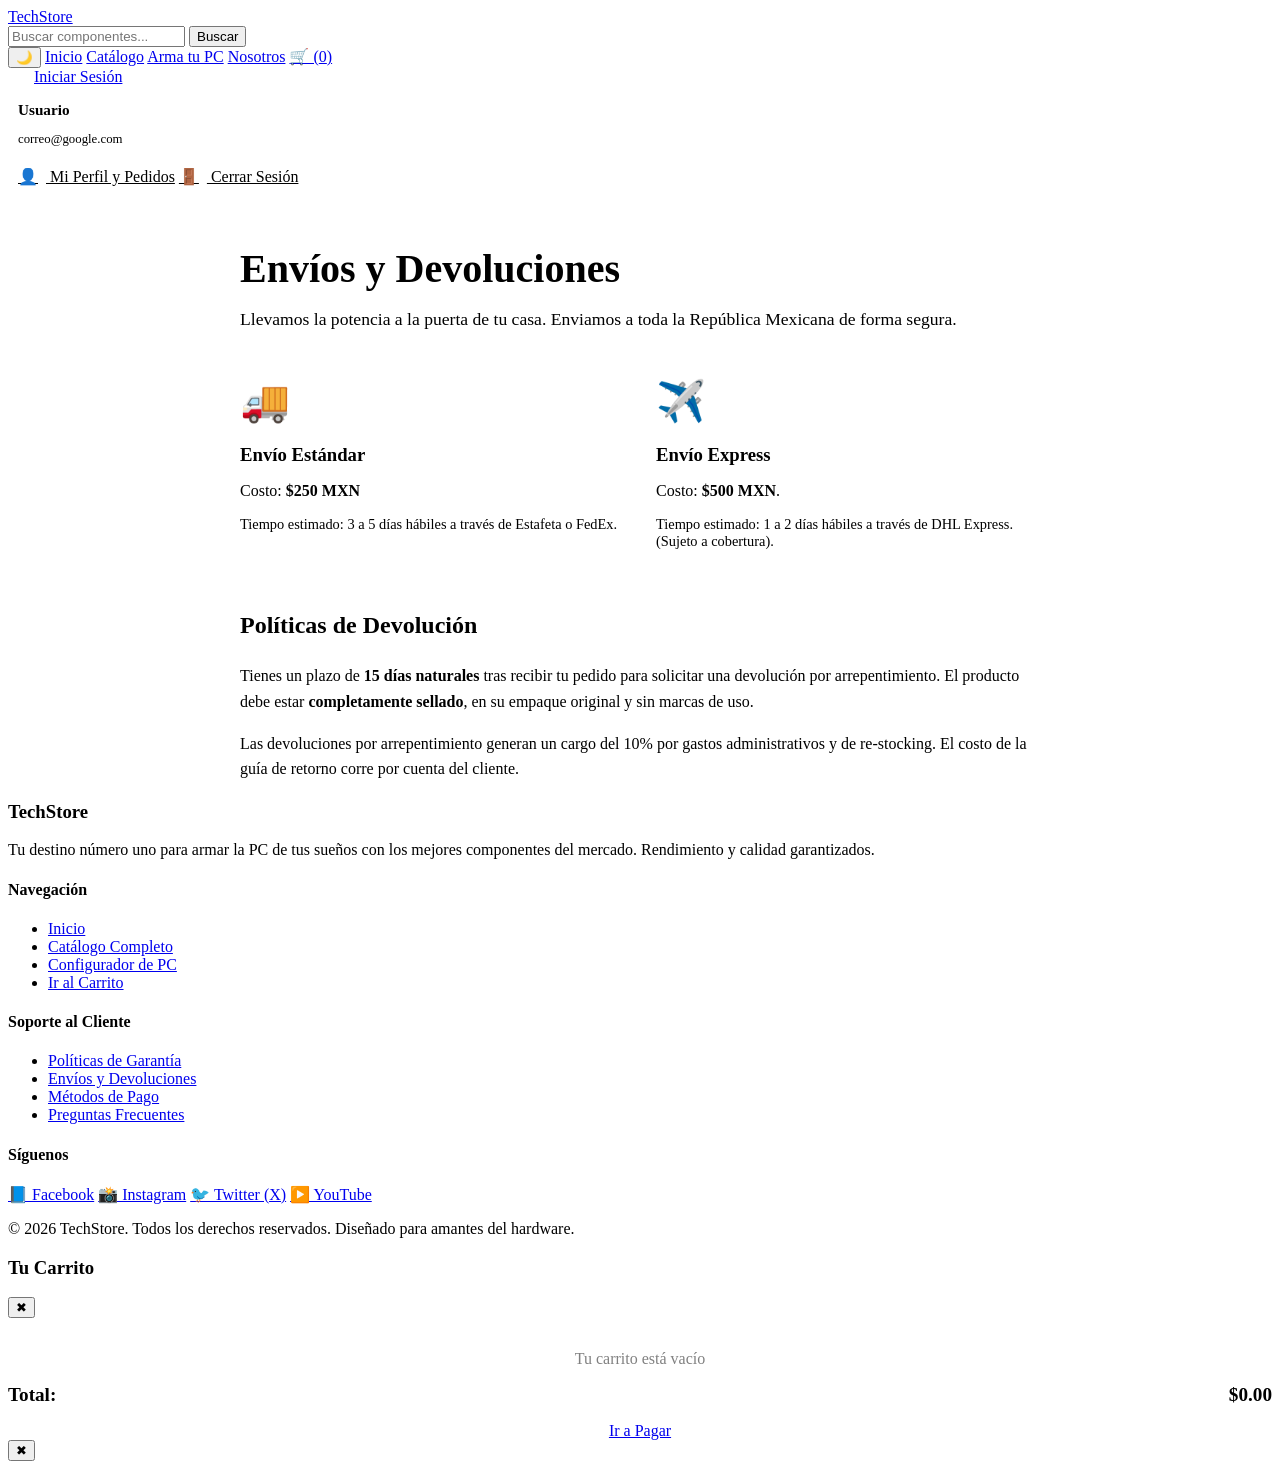
==== envios.html @ 3c834fb3 "Add files via upload" ====
<!doctype html>
<html lang="es" data-theme="light">
  <head>
    <meta charset="UTF-8" />
    <meta name="viewport" content="width=device-width, initial-scale=1.0" />
    <title>TechStore | Envíos y Devoluciones</title>
    <link rel="stylesheet" href="CSS/style.css" />
  </head>
  <body>
    <header class="main-header">
      <div class="logo"><a href="index.html">TechStore</a></div>
      <div class="search-bar">
        <input type="text" placeholder="Buscar componentes..." />
        <button>Buscar</button>
      </div>
      <nav class="user-actions">
        <button id="themeToggle" class="theme-btn" title="Cambiar tema">
          🌙
        </button>
        <a href="index.html">Inicio</a>
        <a href="catalogo.html">Catálogo</a>
        <a href="armatupc.html">Arma tu PC</a>
        <a href="nosotros.html">Nosotros</a>
        <a href="#" id="abrirCarrito">🛒 (<span id="cartCount">0</span>)</a>

        <div
          id="user-menu-container"
          style="position: relative; margin-left: 10px"
        >
          <a
            href="login.html"
            id="btn-login-header"
            class="btn-secondary"
            style="padding: 0.4rem 1rem"
            >Iniciar Sesión</a
          >

          <div
            id="user-profile-btn"
            style="
              display: none;
              cursor: pointer;
              align-items: center;
              gap: 8px;
              transition: transform 0.3s ease;
            "
          >
            <img
              id="user-avatar"
              src=""
              alt="Avatar"
              style="
                width: 38px;
                height: 38px;
                border-radius: 50%;
                border: 2px solid var(--primary-color);
                object-fit: cover;
                box-shadow: var(--shadow-sm);
              "
            />
          </div>

          <div id="user-dropdown" class="dropdown-menu">
            <p
              id="user-name-display"
              style="
                font-weight: 700;
                font-size: 0.95rem;
                margin-bottom: 5px;
                color: var(--text-main);
                white-space: nowrap;
                overflow: hidden;
                text-overflow: ellipsis;
                max-width: 150px;
              "
            >
              Usuario
            </p>
            <p
              id="user-email-display"
              style="
                font-size: 0.8rem;
                color: var(--text-muted);
                margin-bottom: 10px;
                white-space: nowrap;
                overflow: hidden;
                text-overflow: ellipsis;
                max-width: 150px;
              "
            >
              correo@google.com
            </p>
            <hr
              style="
                border: none;
                border-top: 1px solid var(--border-color);
                margin: 10px 0;
              "
            />
            <a
              href="perfil.html"
              style="color: var(--text-main); padding: 8px 0; width: 100%"
              ><span style="margin-right: 8px">👤</span> Mi Perfil y Pedidos</a
            >
            <a
              href="#"
              id="btn-logout"
              style="color: var(--danger-color); padding: 8px 0; width: 100%"
              ><span style="margin-right: 8px">🚪</span> Cerrar Sesión</a
            >
          </div>
        </div>
      </nav>
    </header>

    <main>
      <div
        class="fade-in"
        style="max-width: 800px; margin: 0 auto; padding-top: 2rem"
      >
        <h1
          style="
            font-size: 2.5rem;
            margin-bottom: 1rem;
            color: var(--primary-color);
          "
        >
          Envíos y Devoluciones
        </h1>
        <p
          style="
            color: var(--text-muted);
            font-size: 1.1rem;
            margin-bottom: 3rem;
          "
        >
          Llevamos la potencia a la puerta de tu casa. Enviamos a toda la
          República Mexicana de forma segura.
        </p>

        <div
          style="
            display: grid;
            grid-template-columns: repeat(auto-fit, minmax(300px, 1fr));
            gap: 2rem;
            margin-bottom: 3rem;
          "
        >
          <div class="card">
            <div style="font-size: 2.5rem; margin-bottom: 1rem">🚚</div>
            <h3 style="margin-bottom: 0.5rem">Envío Estándar</h3>
            <p style="color: var(--text-muted); margin-bottom: 1rem">
              Costo: <strong>$250 MXN</strong>
            </p>
            <p style="color: var(--text-muted); font-size: 0.9rem">
              Tiempo estimado: 3 a 5 días hábiles a través de Estafeta o FedEx.
            </p>
          </div>
          <div class="card">
            <div style="font-size: 2.5rem; margin-bottom: 1rem">✈️</div>
            <h3 style="margin-bottom: 0.5rem">Envío Express</h3>
            <p style="color: var(--text-muted); margin-bottom: 1rem">
              Costo: <strong>$500 MXN</strong>.
            </p>
            <p style="color: var(--text-muted); font-size: 0.9rem">
              Tiempo estimado: 1 a 2 días hábiles a través de DHL Express.
              (Sujeto a cobertura).
            </p>
          </div>
        </div>

        <h2 style="margin-bottom: 1.5rem">Políticas de Devolución</h2>
        <div class="card">
          <p
            style="
              color: var(--text-muted);
              line-height: 1.6;
              margin-bottom: 1rem;
            "
          >
            Tienes un plazo de <strong>15 días naturales</strong> tras recibir
            tu pedido para solicitar una devolución por arrepentimiento. El
            producto debe estar <strong>completamente sellado</strong>, en su
            empaque original y sin marcas de uso.
          </p>
          <p style="color: var(--text-muted); line-height: 1.6">
            Las devoluciones por arrepentimiento generan un cargo del 10% por
            gastos administrativos y de re-stocking. El costo de la guía de
            retorno corre por cuenta del cliente.
          </p>
        </div>
      </div>
    </main>

    <footer class="main-footer">
      <div class="footer-container">
        <div class="footer-column">
          <h3>TechStore</h3>
          <p>
            Tu destino número uno para armar la PC de tus sueños con los mejores
            componentes del mercado. Rendimiento y calidad garantizados.
          </p>
        </div>
        <div class="footer-column">
          <h4>Navegación</h4>
          <ul>
            <li><a href="index.html">Inicio</a></li>
            <li><a href="catalogo.html">Catálogo Completo</a></li>
            <li><a href="armatupc.html">Configurador de PC</a></li>
            <li><a href="checkout.html">Ir al Carrito</a></li>
          </ul>
        </div>
        <div class="footer-column">
          <h4>Soporte al Cliente</h4>
          <ul>
            <li><a href="garantia.html">Políticas de Garantía</a></li>
            <li><a href="envios.html">Envíos y Devoluciones</a></li>
            <li><a href="pagos.html">Métodos de Pago</a></li>
            <li><a href="faq.html">Preguntas Frecuentes</a></li>
          </ul>
        </div>
        <div class="footer-column">
          <h4>Síguenos</h4>
          <div class="social-links">
            <a href="#">📘 Facebook</a>
            <a href="#">📸 Instagram</a>
            <a href="#">🐦 Twitter (X)</a>
            <a href="#">▶️ YouTube</a>
          </div>
        </div>
      </div>
      <div class="footer-bottom">
        <p>
          &copy; 2026 TechStore. Todos los derechos reservados. Diseñado para
          amantes del hardware.
        </p>
      </div>
    </footer>

    <div id="fondoOscuro" class="overlay"></div>
    <div id="carritoLateral" class="cart-drawer">
      <div class="drawer-header">
        <h3>Tu Carrito</h3>
        <button id="cerrarCarrito" class="btn-cerrar">✖</button>
      </div>
      <div id="listaCarritoLateral" class="drawer-items"></div>
      <div class="drawer-footer">
        <div
          style="
            display: flex;
            justify-content: space-between;
            font-weight: bold;
            font-size: 1.2rem;
            margin-bottom: 1rem;
          "
        >
          <span>Total:</span><span id="totalCarritoLateral">$0.00</span>
        </div>
        <a
          href="checkout.html"
          class="btn-primary"
          style="display: block; text-align: center"
          >Ir a Pagar</a
        >
      </div>
    </div>

    <div id="modalVistaRapida" class="modal">
      <div class="modal-content">
        <button id="cerrarModal" class="btn-cerrar">✖</button>
        <div
          id="contenidoModal"
          style="display: flex; gap: 2rem; flex-wrap: wrap"
        ></div>
      </div>
    </div>

    <script src="JavaScript/productos.js"></script>
    <script src="JavaScript/main.js"></script>
    <script src="https://www.gstatic.com/firebasejs/9.6.1/firebase-app-compat.js"></script>
    <script src="https://www.gstatic.com/firebasejs/9.6.1/firebase-auth-compat.js"></script>
    <script src="JavaScript/auth.js"></script>
  </body>
</html>
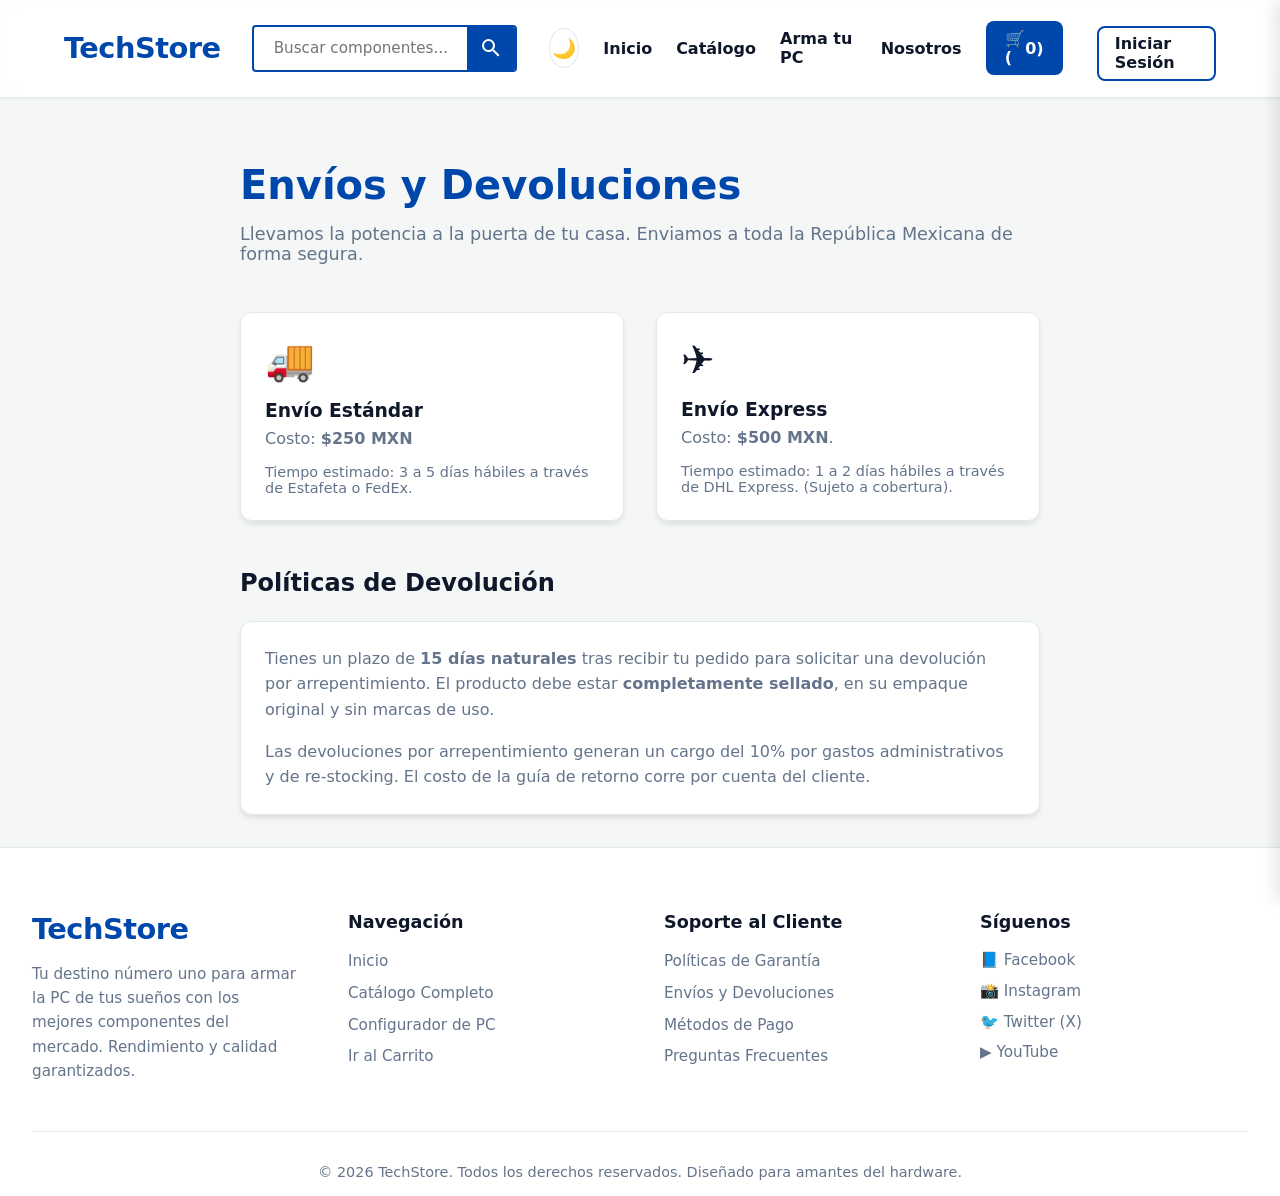
==== commit 50367f64: "Update envios.html" ====
--- a/envios.html
+++ b/envios.html
@@ -4,7 +4,7 @@
     <meta charset="UTF-8" />
     <meta name="viewport" content="width=device-width, initial-scale=1.0" />
     <title>TechStore | Envíos y Devoluciones</title>
-    <link rel="stylesheet" href="CSS/style.css" />
+    <link rel="stylesheet" href="css/style.css" />
   </head>
   <body>
     <header class="main-header">
--- a/css/style.css
+++ b/css/style.css
@@ -0,0 +1,884 @@
+/* ==========================================================================
+   1. VARIABLES DE TEMA (CLARO Y OSCURO)
+   ========================================================================== */
+:root {
+  --primary-color: #0047ab;
+  --primary-hover: #003580;
+  --bg-color: #f4f7f6;
+  --card-bg: #ffffff;
+  --text-main: #0f172a;
+  --text-muted: #64748b;
+  --border-color: #e2e8f0;
+  --header-bg: rgba(255, 255, 255, 0.9);
+  --radius: 12px;
+  --shadow-sm: 0 1px 3px rgba(0, 0, 0, 0.05);
+  --shadow-md: 0 4px 6px -1px rgba(0, 0, 0, 0.1);
+  --shadow-hover: 0 10px 20px -5px rgba(0, 0, 0, 0.15);
+  --danger-color: #ef4444;
+  --success-color: #10b981;
+  --transition-speed: 0.3s;
+}
+
+[data-theme="dark"] {
+  --bg-color: #0b1121;
+  --card-bg: #1e293b;
+  --text-main: #f8fafc;
+  --text-muted: #94a3b8;
+  --border-color: #334155;
+  --header-bg: rgba(30, 41, 59, 0.9);
+  --shadow-md: 0 4px 6px -1px rgba(0, 0, 0, 0.4);
+  --shadow-hover: 0 10px 25px -5px rgba(0, 0, 0, 0.7);
+  --primary-color: #3b82f6;
+  --primary-hover: #60a5fa;
+}
+
+/* ==========================================================================
+   2. RESET Y TIPOGRAFÍA GENERAL
+   ========================================================================== */
+* {
+  margin: 0;
+  padding: 0;
+  box-sizing: border-box;
+  font-family: "Segoe UI", system-ui, sans-serif;
+  transition:
+    background-color var(--transition-speed),
+    border-color var(--transition-speed);
+}
+body {
+  background-color: var(--bg-color);
+  color: var(--text-main);
+  display: flex;
+  flex-direction: column;
+  min-height: 100vh;
+  overflow-y: scroll;
+  overflow-x: hidden;
+}
+main {
+  flex-grow: 1;
+  padding: 2rem;
+  max-width: 1280px;
+  margin: 0 auto;
+  width: 100%;
+}
+a {
+  color: var(--primary-color);
+  text-decoration: none;
+  transition: color 0.2s;
+}
+a:hover {
+  color: var(--primary-hover);
+}
+
+/* ==========================================================================
+   3. HEADER, NAVEGACIÓN Y BARRA DE BÚSQUEDA
+   ========================================================================== */
+.main-header {
+  display: flex;
+  justify-content: space-between;
+  align-items: center;
+  padding: 1rem 5%;
+  background-color: var(--header-bg);
+  border-bottom: 1px solid var(--border-color);
+  position: sticky;
+  top: 0;
+  z-index: 100;
+  backdrop-filter: blur(10px);
+  -webkit-backdrop-filter: blur(10px);
+  box-shadow: var(--shadow-sm);
+}
+.logo a {
+  font-size: 1.8rem;
+  font-weight: 800;
+  letter-spacing: -0.5px;
+}
+
+.search-bar {
+  display: flex;
+  flex-grow: 1;
+  max-width: 500px;
+  margin: 0 2rem;
+  border-radius: 4px;
+  background: var(--card-bg);
+  border: 2px solid var(--primary-color);
+  overflow: hidden;
+  transition: all 0.3s ease;
+}
+.search-bar:focus-within {
+  box-shadow: 0 0 0 4px rgba(59, 130, 246, 0.2);
+}
+.search-bar input,
+.search-bar input[type="text"] {
+  width: 100%;
+  padding: 0.8rem 1.2rem !important;
+  border: none !important;
+  background: transparent !important;
+  color: var(--text-main);
+  outline: none !important;
+  font-size: 0.95rem;
+  margin: 0 !important;
+  box-shadow: none !important;
+}
+.search-bar button {
+  width: 60px;
+  padding: 0;
+  background-color: var(--primary-color);
+  border: none;
+  cursor: pointer;
+  transition: background-color 0.2s;
+  color: transparent;
+  background-image: url("data:image/svg+xml,%3Csvg xmlns='http://www.w3.org/2000/svg' viewBox='0 0 24 24' fill='white'%3E%3Cpath d='M15.5 14h-.79l-.28-.27A6.471 6.471 0 0 0 16 9.5 6.5 6.5 0 1 0 9.5 16c1.61 0 3.09-.59 4.23-1.57l.27.28v.79l5 4.99L20.49 19l-4.99-5zm-6 0C7.01 14 5 11.99 5 9.5S7.01 5 9.5 5 14 7.01 14 9.5 11.99 14 9.5 14z'/%3E%3C/svg%3E");
+  background-repeat: no-repeat;
+  background-position: center;
+  background-size: 24px;
+}
+.search-bar button:hover {
+  background-color: var(--primary-hover);
+}
+
+.user-actions {
+  display: flex;
+  align-items: center;
+  gap: 1.5rem;
+}
+/* 1. Enlaces normales: Solo cambia el color de la letra y saltan un poquito */
+.user-actions a {
+  color: var(--text-main);
+  font-weight: 600;
+  display: flex;
+  align-items: center;
+  transition:
+    color 0.3s ease,
+    transform 0.3s ease;
+}
+
+.user-actions a:hover {
+  color: var(--primary-color); /* La letra se pinta de azul */
+  transform: translateY(-2px);
+}
+
+/* 2. El botón del Carrito: Fondo azul y letra blanca para que destaque */
+.user-actions a#abrirCarrito {
+  background-color: var(--primary-color);
+  color: #ffffff !important; /* Letra blanca forzada */
+  padding: 0.5rem 1.2rem;
+  border-radius: 8px;
+  box-shadow: var(--shadow-sm);
+}
+
+.user-actions a#abrirCarrito:hover {
+  background-color: var(--primary-hover);
+  transform: translateY(-3px);
+  box-shadow: 0 4px 10px rgba(0, 0, 0, 0.15);
+}
+.theme-btn {
+  background-color: var(--card-bg);
+  border: 1px solid var(--border-color);
+  color: var(--text-main);
+  width: 40px;
+  height: 40px;
+  border-radius: 50%;
+  display: flex;
+  align-items: center;
+  justify-content: center;
+  cursor: pointer;
+  font-size: 1.2rem;
+  padding: 0;
+  transition:
+    transform 0.3s ease,
+    border-color 0.3s ease,
+    background-color 0.3s ease;
+}
+.theme-btn:hover {
+  transform: rotate(15deg) scale(1.1);
+  border-color: var(--primary-color);
+}
+
+/* ==========================================================================
+   4. TARJETAS Y BOTONES
+   ========================================================================== */
+.card {
+  background-color: var(--card-bg);
+  border: 1px solid var(--border-color);
+  border-radius: var(--radius);
+  padding: 1.5rem;
+  box-shadow: var(--shadow-md);
+  display: flex;
+  flex-direction: column;
+  transition:
+    transform var(--transition-speed) ease,
+    box-shadow var(--transition-speed) ease;
+}
+.card:hover {
+  transform: translateY(-6px);
+  box-shadow: var(--shadow-hover);
+  border-color: var(--primary-color);
+}
+.product-image {
+  width: 100%;
+  height: 180px;
+  object-fit: contain;
+  border-radius: 8px;
+  margin-bottom: 1rem;
+  padding: 10px;
+}
+.btn-primary {
+  background-color: var(--primary-color);
+  color: white;
+  padding: 0.8rem 1.5rem;
+  border: none;
+  border-radius: 8px;
+  cursor: pointer;
+  font-weight: 700;
+  width: 100%;
+  transition: all 0.2s;
+}
+.btn-primary:hover {
+  background-color: var(--primary-hover);
+}
+.btn-primary:disabled {
+  background-color: var(--text-muted);
+  cursor: not-allowed;
+}
+.btn-secondary {
+  background: transparent;
+  color: var(--primary-color);
+  border: 2px solid var(--primary-color);
+  padding: 0.5rem 1rem;
+  border-radius: 8px;
+  cursor: pointer;
+  font-weight: 600;
+  margin-top: 10px;
+  width: 100%;
+  transition: 0.2s;
+}
+.btn-secondary:hover {
+  background: var(--primary-color);
+  color: white;
+}
+input[type="text"],
+input[type="number"],
+select {
+  width: 100%;
+  padding: 0.8rem;
+  margin-top: 5px;
+  border: 1px solid var(--border-color);
+  border-radius: 8px;
+  background: var(--card-bg);
+  color: var(--text-main);
+}
+
+/* ==========================================================================
+   5. DISEÑOS ESPECÍFICOS (LAYOUTS)
+   ========================================================================== */
+.product-grid {
+  display: grid;
+  grid-template-columns: repeat(auto-fill, minmax(240px, 1fr));
+  gap: 2rem;
+}
+.catalog-layout {
+  display: grid;
+  grid-template-columns: 260px 1fr;
+  gap: 2.5rem;
+  align-items: start;
+}
+.builder-layout {
+  display: grid;
+  grid-template-columns: 250px 1fr 320px;
+  gap: 2rem;
+  align-items: start;
+}
+.checkout-layout {
+  display: grid;
+  grid-template-columns: 1.5fr 1fr;
+  gap: 2.5rem;
+  align-items: start;
+}
+.product-detail-layout {
+  display: grid;
+  grid-template-columns: 1fr 1fr;
+  gap: 4rem;
+  align-items: start;
+  margin-top: 2rem;
+}
+.builder-steps li {
+  padding: 1rem 1.2rem;
+  border-bottom: 1px solid var(--border-color);
+  cursor: pointer;
+  font-weight: 500;
+  color: var(--text-muted);
+}
+.builder-steps li:hover {
+  background: var(--bg-color);
+  color: var(--text-main);
+}
+.builder-steps li.active {
+  border-left: 4px solid var(--primary-color);
+  background: var(--bg-color);
+  color: var(--primary-color);
+  font-weight: 700;
+}
+
+/* ==========================================================================
+   6. FILTROS DEL CATÁLOGO PERSONALIZADOS
+   ========================================================================== */
+.catalog-layout aside.card {
+  position: sticky;
+  top: 90px;
+  max-height: calc(100vh - 120px);
+  overflow-y: auto;
+}
+.catalog-layout aside label {
+  display: flex;
+  align-items: center;
+  gap: 12px;
+  padding: 8px 0;
+  cursor: pointer;
+  color: var(--text-muted);
+  font-weight: 500;
+  transition:
+    color 0.2s ease,
+    transform 0.2s ease;
+}
+.catalog-layout aside label:hover {
+  color: var(--primary-color);
+  transform: translateX(5px);
+}
+.catalog-layout aside input[type="checkbox"] {
+  width: 18px;
+  height: 18px;
+  accent-color: var(--primary-color);
+  cursor: pointer;
+}
+input[type="range"] {
+  -webkit-appearance: none;
+  appearance: none;
+  width: 100%;
+  height: 6px;
+  background: var(--border-color);
+  border-radius: 5px;
+  outline: none;
+  margin-top: 15px;
+  margin-bottom: 10px;
+}
+input[type="range"]::-webkit-slider-thumb {
+  -webkit-appearance: none;
+  appearance: none;
+  width: 20px;
+  height: 20px;
+  border-radius: 50%;
+  background: var(--primary-color);
+  cursor: pointer;
+  box-shadow: 0 2px 5px rgba(0, 0, 0, 0.3);
+  transition:
+    transform 0.2s ease,
+    background-color 0.2s ease;
+}
+input[type="range"]::-webkit-slider-thumb:hover {
+  transform: scale(1.3);
+  background: var(--primary-hover);
+}
+
+/* ==========================================================================
+   7. CARRITO LATERAL Y VENTANAS MODALES
+   ========================================================================== */
+.overlay,
+.modal {
+  position: fixed;
+  top: 0;
+  left: 0;
+  width: 100vw;
+  height: 100vh;
+  background: rgba(0, 0, 0, 0.5);
+  backdrop-filter: blur(4px);
+  z-index: 999;
+  opacity: 0;
+  visibility: hidden;
+  transition: 0.3s ease;
+}
+.overlay.activo,
+.modal.activo {
+  opacity: 1;
+  visibility: visible;
+}
+.cart-drawer {
+  position: fixed;
+  top: 0;
+  right: -400px;
+  width: 100%;
+  max-width: 400px;
+  height: 100vh;
+  background-color: var(--card-bg);
+  z-index: 1000;
+  display: flex;
+  flex-direction: column;
+  box-shadow: -5px 0 15px rgba(0, 0, 0, 0.1);
+  transition: right 0.3s ease;
+}
+.cart-drawer.abierto {
+  right: 0;
+}
+.drawer-header {
+  padding: 1.5rem;
+  border-bottom: 1px solid var(--border-color);
+  display: flex;
+  justify-content: space-between;
+  align-items: center;
+}
+.drawer-items {
+  flex-grow: 1;
+  overflow-y: auto;
+  padding: 1.5rem;
+  display: flex;
+  flex-direction: column;
+  gap: 1rem;
+}
+.drawer-footer {
+  padding: 1.5rem;
+  border-top: 1px solid var(--border-color);
+  background: var(--bg-color);
+}
+.item-carrito {
+  display: flex;
+  gap: 1rem;
+  align-items: center;
+  padding-bottom: 1rem;
+  border-bottom: 1px solid var(--border-color);
+}
+.item-carrito img {
+  width: 60px;
+  height: 60px;
+  object-fit: contain;
+  background: var(--bg-color);
+  border-radius: 8px;
+}
+.item-info {
+  flex-grow: 1;
+}
+.btn-eliminar {
+  background: transparent;
+  border: none;
+  color: var(--danger-color);
+  font-size: 1.2rem;
+  cursor: pointer;
+  transition: transform 0.2s;
+}
+.btn-eliminar:hover {
+  transform: scale(1.2);
+}
+.modal-content {
+  background: var(--card-bg);
+  width: 90%;
+  max-width: 800px;
+  margin: 5vh auto;
+  border-radius: var(--radius);
+  padding: 2rem;
+  position: relative;
+  transform: translateY(-50px);
+  transition: 0.3s ease;
+  box-shadow: var(--shadow-hover);
+}
+.modal.activo .modal-content {
+  transform: translateY(0);
+}
+.btn-cerrar {
+  background: transparent;
+  border: none;
+  font-size: 1.5rem;
+  cursor: pointer;
+  color: var(--text-muted);
+  position: absolute;
+  top: 1rem;
+  right: 1.5rem;
+  /* Le decimos al navegador que anime el color y el movimiento de forma suave */
+  transition:
+    transform 0.4s ease,
+    color 0.3s ease;
+}
+
+.btn-cerrar:hover {
+  color: var(--danger-color);
+  /* Aquí está la magia: hace que gire media vuelta (180 grados) y se haga un poquito más grande */
+  transform: rotate(180deg) scale(1.2);
+}
+
+/* ==========================================================================
+   8. SLIDER HERO (ESTILO HISTORIAS Y ANIMACIONES DE FONDO)
+   ========================================================================== */
+.hero-slider {
+  position: relative;
+  width: 100%;
+  height: 350px;
+  border-radius: var(--radius);
+  overflow: hidden;
+  margin-bottom: 2rem;
+  box-shadow: var(--shadow-md);
+}
+.slides-container {
+  width: 100%;
+  height: 100%;
+  position: relative;
+}
+.slide {
+  position: absolute;
+  top: 0;
+  left: 0;
+  width: 100%;
+  height: 100%;
+  display: flex;
+  flex-direction: column;
+  justify-content: center;
+  align-items: center;
+  text-align: center;
+  padding: 2rem;
+  opacity: 0;
+  transition: opacity 0.6s ease-in-out;
+  z-index: 1;
+}
+.slide.activa {
+  opacity: 1;
+  z-index: 2;
+}
+.story-indicators {
+  position: absolute;
+  top: 15px;
+  left: 50%;
+  transform: translateX(-50%);
+  display: flex;
+  gap: 8px;
+  width: 90%;
+  z-index: 10;
+}
+.indicator {
+  flex-grow: 1;
+  height: 4px;
+  background: rgba(255, 255, 255, 0.3);
+  border-radius: 4px;
+  overflow: hidden;
+}
+.indicator .progress {
+  height: 100%;
+  width: 0%;
+  background: rgba(255, 255, 255, 0.9);
+}
+.indicator.llenando .progress {
+  animation: fillProgress 5s linear forwards;
+}
+.indicator.completado .progress {
+  width: 100%;
+}
+@keyframes fillProgress {
+  0% {
+    width: 0%;
+  }
+  100% {
+    width: 100%;
+  }
+}
+
+@keyframes animarFondo {
+  0% {
+    background-position: 0% 50%;
+  }
+  50% {
+    background-position: 100% 50%;
+  }
+  100% {
+    background-position: 0% 50%;
+  }
+}
+.slide-content {
+  position: relative;
+  z-index: 1;
+}
+.slide-content h1 {
+  font-size: 3rem;
+  margin-bottom: 1rem;
+  color: white !important;
+  text-shadow: 2px 2px 10px rgba(0, 0, 0, 0.3);
+}
+.slide-content p {
+  font-size: 1.2rem;
+  margin-bottom: 2rem;
+  color: white !important;
+  text-shadow: 1px 1px 5px rgba(0, 0, 0, 0.3);
+}
+.slide-content .btn-primary {
+  width: auto;
+  background: white !important;
+  color: #0f172a !important;
+  border: none;
+  font-weight: 800;
+  box-shadow: 0 4px 15px rgba(0, 0, 0, 0.2);
+}
+.slide-content .btn-primary:hover {
+  background: #e2e8f0 !important;
+  transform: translateY(-2px);
+}
+.slide-1,
+.slide-2,
+.slide-3 {
+  background-size: 400% 400% !important;
+  animation: animarFondo 15s ease infinite !important;
+}
+.slide-1 {
+  background-image: linear-gradient(
+    135deg,
+    var(--primary-color) 0%,
+    #001233 25%,
+    #8b5cf6 50%,
+    var(--primary-color) 100%
+  ) !important;
+}
+.slide-2 {
+  background-image: linear-gradient(
+    135deg,
+    #10b981 0%,
+    #064e3b 25%,
+    #2dd4bf 50%,
+    #10b981 100%
+  ) !important;
+}
+.slide-3 {
+  background-image: linear-gradient(
+    135deg,
+    #8b5cf6 0%,
+    #4c1d95 25%,
+    #ec4899 50%,
+    #8b5cf6 100%
+  ) !important;
+}
+
+/* ==========================================================================
+   9. FOOTER PROFESIONAL
+   ========================================================================== */
+.main-footer {
+  background-color: var(--card-bg);
+  border-top: 1px solid var(--border-color);
+  padding: 4rem 2rem 1rem 2rem;
+  margin-top: auto;
+}
+.footer-container {
+  max-width: 1280px;
+  margin: 0 auto;
+  display: grid;
+  grid-template-columns: repeat(auto-fit, minmax(200px, 1fr));
+  gap: 3rem;
+  margin-bottom: 3rem;
+}
+.footer-column h3 {
+  color: var(--primary-color);
+  font-size: 1.8rem;
+  margin-bottom: 1rem;
+  font-weight: 800;
+  letter-spacing: -0.5px;
+}
+.footer-column h4 {
+  color: var(--text-main);
+  margin-bottom: 1.2rem;
+  font-size: 1.1rem;
+}
+.footer-column p {
+  color: var(--text-muted);
+  line-height: 1.6;
+  font-size: 0.95rem;
+}
+.footer-column ul {
+  list-style: none;
+}
+.footer-column ul li {
+  margin-bottom: 0.8rem;
+}
+.footer-column ul li a,
+.social-links a {
+  color: var(--text-muted);
+  text-decoration: none;
+  transition:
+    color 0.2s,
+    transform 0.2s;
+  display: inline-block;
+  font-size: 0.95rem;
+}
+.footer-column ul li a:hover,
+.social-links a:hover {
+  color: var(--primary-color);
+  transform: translateX(5px);
+}
+.social-links {
+  display: flex;
+  flex-direction: column;
+  gap: 0.8rem;
+}
+.footer-bottom {
+  text-align: center;
+  padding-top: 2rem;
+  border-top: 1px solid var(--border-color);
+  color: var(--text-muted);
+  font-size: 0.9rem;
+}
+
+/* ==========================================================================
+   10. ANIMACIONES Y MEDIA QUERIES
+   ========================================================================== */
+.fade-in {
+  animation: fadeIn 0.5s ease-out forwards;
+}
+@keyframes fadeIn {
+  from {
+    opacity: 0;
+    transform: translateY(15px);
+  }
+  to {
+    opacity: 1;
+    transform: translateY(0);
+  }
+}
+.cart-bump {
+  animation: bump 0.4s ease-out;
+  color: var(--primary-color) !important;
+  font-weight: bold;
+}
+@keyframes bump {
+  0% {
+    transform: scale(1);
+  }
+  50% {
+    transform: scale(1.3);
+  }
+  100% {
+    transform: scale(1);
+  }
+}
+
+@media (max-width: 1024px) {
+  .builder-layout {
+    grid-template-columns: 1fr 300px;
+  }
+  .builder-steps {
+    display: flex;
+    overflow-x: auto;
+    white-space: nowrap;
+  }
+  .builder-steps li {
+    border-bottom: none;
+    border-left: none;
+    border-top: 4px solid transparent;
+  }
+  .builder-steps li.active {
+    border-left: none;
+    border-top: 4px solid var(--primary-color);
+  }
+}
+@media (max-width: 768px) {
+  main {
+    padding: 1rem;
+  }
+  .main-header {
+    flex-wrap: wrap;
+    gap: 1rem;
+    padding: 1rem;
+  }
+  .search-bar {
+    order: 3;
+    max-width: 100%;
+    margin: 0;
+  }
+  .logo {
+    order: 1;
+  }
+  .user-actions {
+    order: 2;
+    gap: 1rem;
+  }
+  .catalog-layout,
+  .checkout-layout,
+  .builder-layout {
+    grid-template-columns: 1fr;
+  }
+  .catalog-layout aside.card {
+    position: static;
+    margin-bottom: 1.5rem;
+    max-height: none;
+  }
+  .product-detail-layout {
+    grid-template-columns: 1fr;
+    gap: 2rem;
+  }
+}
+
+/* ==========================================================================
+   11. ESTILOS DE FORMULARIO CHECKOUT PRO
+   ========================================================================== */
+.input-pro {
+  width: 100%;
+  padding: 1rem;
+  margin-top: 5px;
+  border: 2px solid var(--border-color);
+  border-radius: 10px;
+  background: var(--bg-color);
+  color: var(--text-main);
+  font-size: 1rem;
+  transition: all 0.3s ease;
+  outline: none;
+}
+
+.input-pro:focus {
+  border-color: var(--primary-color);
+  box-shadow: 0 0 0 4px rgba(0, 71, 171, 0.1);
+}
+
+.input-pro.valido {
+  border-color: var(--success-color);
+  background-color: rgba(16, 185, 129, 0.05);
+}
+
+.input-pro.invalido {
+  border-color: var(--danger-color);
+  background-color: rgba(239, 68, 68, 0.05);
+}
+/* ==========================================================================
+   12. MENÚ DESPLEGABLE DE USUARIO (DROPDOWN)
+   ========================================================================== */
+.dropdown-menu {
+  position: absolute;
+  top: 130%;
+  right: 0;
+  background-color: var(--card-bg);
+  border: 1px solid var(--border-color);
+  border-radius: 12px;
+  padding: 1rem;
+  min-width: 200px;
+  box-shadow: 0 10px 25px rgba(0, 0, 0, 0.1);
+  /* Efecto de cristal / Blur */
+  backdrop-filter: blur(10px);
+  -webkit-backdrop-filter: blur(10px);
+
+  /* Animación de entrada */
+  opacity: 0;
+  visibility: hidden;
+  transform: translateY(-10px);
+  transition: all 0.3s cubic-bezier(0.25, 0.8, 0.25, 1);
+  z-index: 100;
+}
+
+.dropdown-menu.activo {
+  opacity: 1;
+  visibility: visible;
+  transform: translateY(0);
+}
+
+.dropdown-menu a {
+  transition:
+    background-color 0.2s ease,
+    padding-left 0.2s ease !important;
+  border-radius: 6px;
+}
+
+.dropdown-menu a:hover {
+  background-color: var(--bg-color);
+  padding-left: 5px !important;
+  transform: none !important; /* Evitamos el salto que tienen los enlaces normales */
+}
+
+#user-profile-btn:hover {
+  transform: scale(1.05);
+}
